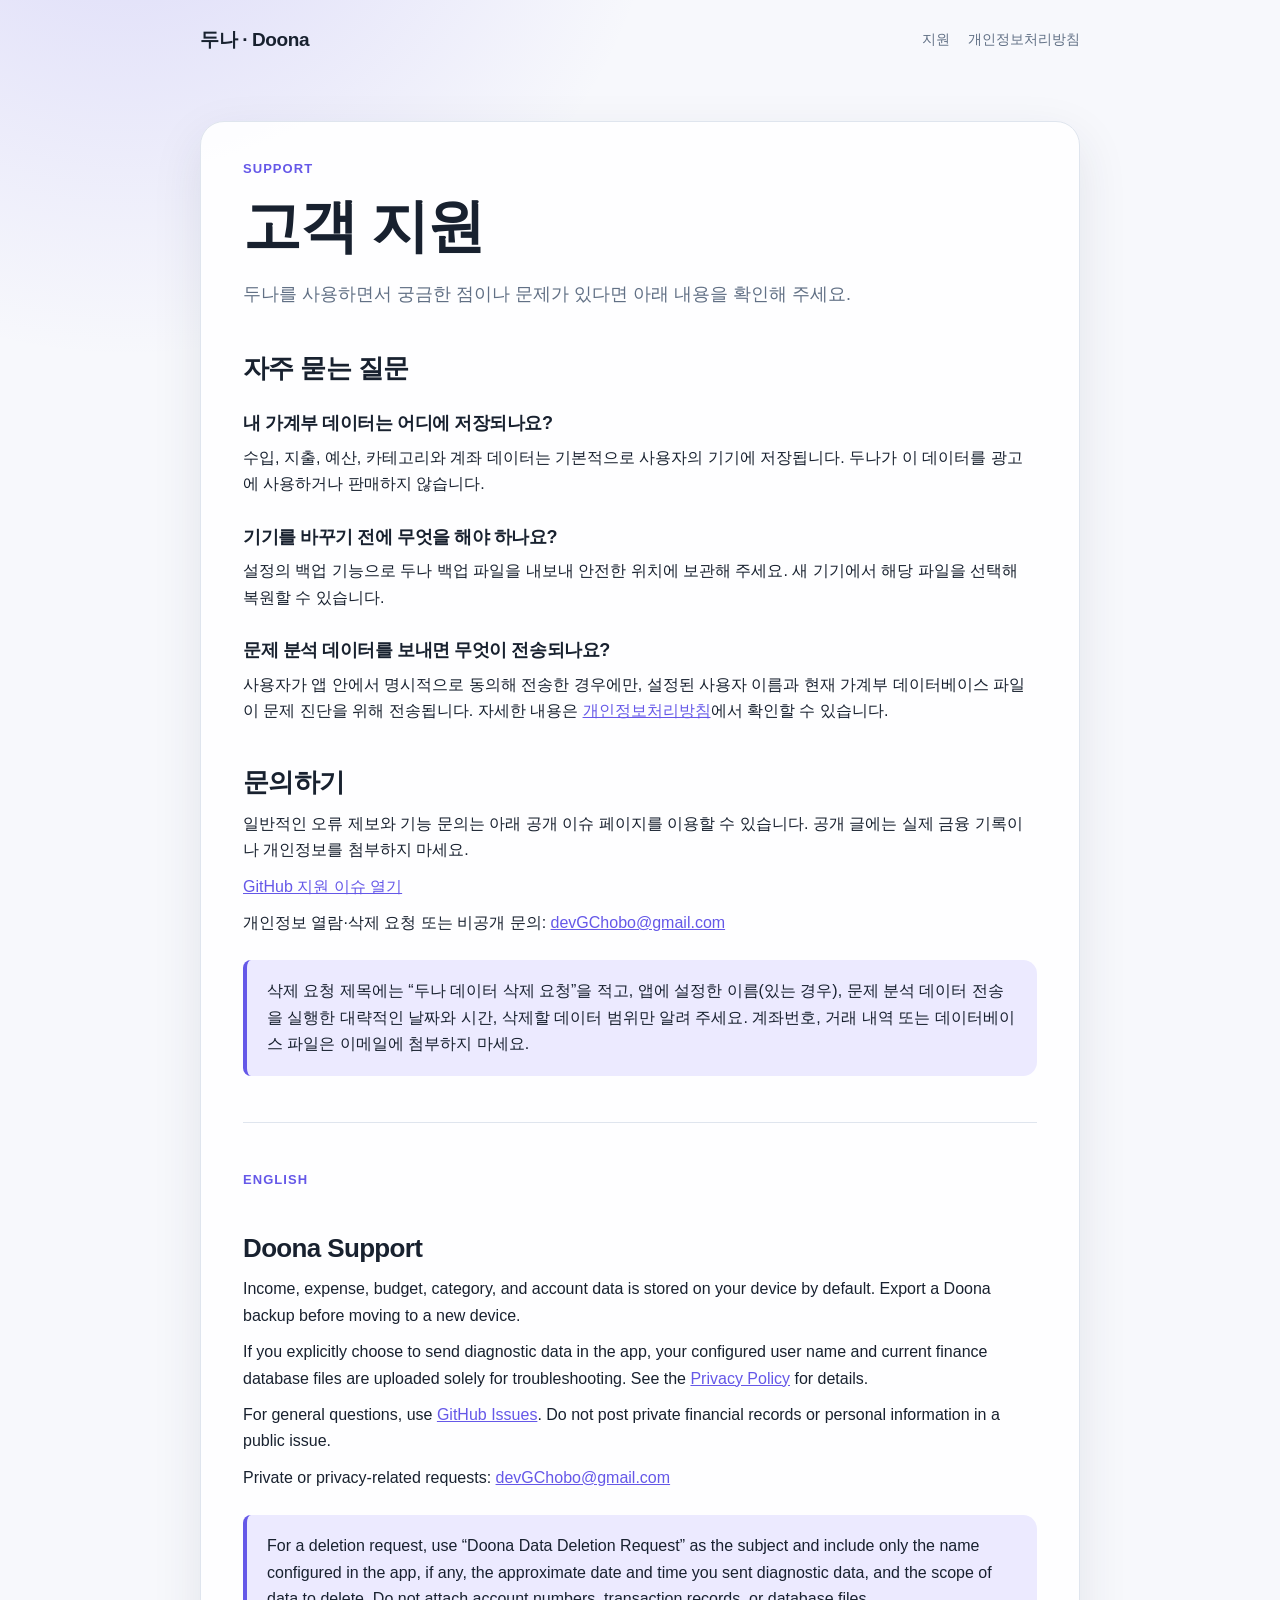
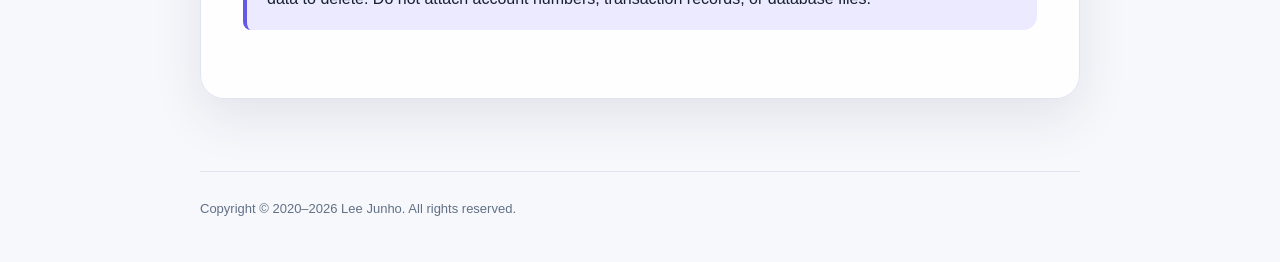
==== support/index.html @ 0facd6de "Publish Doona support and privacy pages" ====
<!doctype html>
<html lang="ko">
<head>
  <meta charset="utf-8">
  <meta name="viewport" content="width=device-width, initial-scale=1">
  <meta name="description" content="두나 가계부 고객 지원">
  <title>고객 지원 · 두나 가계부</title>
  <link rel="stylesheet" href="../assets/style.css">
</head>
<body>
  <div class="wrap">
    <header>
      <a class="brand" href="../">두나 · Doona</a>
      <nav aria-label="주요 메뉴">
        <a href="./">지원</a>
        <a href="../privacy/">개인정보처리방침</a>
      </nav>
    </header>
    <main>
      <article class="content">
        <p class="eyebrow">Support</p>
        <h1>고객 지원</h1>
        <p class="lead">두나를 사용하면서 궁금한 점이나 문제가 있다면 아래 내용을 확인해 주세요.</p>

        <h2>자주 묻는 질문</h2>
        <h3>내 가계부 데이터는 어디에 저장되나요?</h3>
        <p>수입, 지출, 예산, 카테고리와 계좌 데이터는 기본적으로 사용자의 기기에 저장됩니다. 두나가 이 데이터를 광고에 사용하거나 판매하지 않습니다.</p>

        <h3>기기를 바꾸기 전에 무엇을 해야 하나요?</h3>
        <p>설정의 백업 기능으로 두나 백업 파일을 내보내 안전한 위치에 보관해 주세요. 새 기기에서 해당 파일을 선택해 복원할 수 있습니다.</p>

        <h3>문제 분석 데이터를 보내면 무엇이 전송되나요?</h3>
        <p>사용자가 앱 안에서 명시적으로 동의해 전송한 경우에만, 설정된 사용자 이름과 현재 가계부 데이터베이스 파일이 문제 진단을 위해 전송됩니다. 자세한 내용은 <a href="../privacy/">개인정보처리방침</a>에서 확인할 수 있습니다.</p>

        <h2>문의하기</h2>
        <p>일반적인 오류 제보와 기능 문의는 아래 공개 이슈 페이지를 이용할 수 있습니다. 공개 글에는 실제 금융 기록이나 개인정보를 첨부하지 마세요.</p>
        <p><a href="https://github.com/jhl1214/doona-support/issues">GitHub 지원 이슈 열기</a></p>
        <p>개인정보 열람·삭제 요청 또는 비공개 문의: <a href="mailto:devGChobo@gmail.com">devGChobo@gmail.com</a></p>
        <p class="notice">삭제 요청 제목에는 “두나 데이터 삭제 요청”을 적고, 앱에 설정한 이름(있는 경우), 문제 분석 데이터 전송을 실행한 대략적인 날짜와 시간, 삭제할 데이터 범위만 알려 주세요. 계좌번호, 거래 내역 또는 데이터베이스 파일은 이메일에 첨부하지 마세요.</p>

        <hr>

        <p class="eyebrow">English</p>
        <h2>Doona Support</h2>
        <p>Income, expense, budget, category, and account data is stored on your device by default. Export a Doona backup before moving to a new device.</p>
        <p>If you explicitly choose to send diagnostic data in the app, your configured user name and current finance database files are uploaded solely for troubleshooting. See the <a href="../privacy/">Privacy Policy</a> for details.</p>
        <p>For general questions, use <a href="https://github.com/jhl1214/doona-support/issues">GitHub Issues</a>. Do not post private financial records or personal information in a public issue.</p>
        <p>Private or privacy-related requests: <a href="mailto:devGChobo@gmail.com">devGChobo@gmail.com</a></p>
        <p class="notice">For a deletion request, use “Doona Data Deletion Request” as the subject and include only the name configured in the app, if any, the approximate date and time you sent diagnostic data, and the scope of data to delete. Do not attach account numbers, transaction records, or database files.</p>
      </article>
    </main>
    <footer>Copyright © 2020–2026 Lee Junho. All rights reserved.</footer>
  </div>
</body>
</html>
---- assets/style.css ----
:root {
  color-scheme: light dark;
  --background: #f7f8fc;
  --surface: rgba(255, 255, 255, 0.92);
  --surface-strong: #ffffff;
  --text: #18212f;
  --muted: #617085;
  --line: #dfe5ee;
  --accent: #6558e8;
  --accent-soft: #eceaff;
  --shadow: 0 18px 50px rgba(38, 47, 67, 0.1);
}

@media (prefers-color-scheme: dark) {
  :root {
    --background: #10131a;
    --surface: rgba(27, 32, 43, 0.94);
    --surface-strong: #1b202b;
    --text: #f3f5f8;
    --muted: #aab4c3;
    --line: #343c4c;
    --accent: #a79cff;
    --accent-soft: #2c2949;
    --shadow: 0 18px 50px rgba(0, 0, 0, 0.28);
  }
}

* { box-sizing: border-box; }

html { scroll-behavior: smooth; }

body {
  margin: 0;
  background:
    radial-gradient(circle at 10% -10%, rgba(101, 88, 232, 0.2), transparent 34rem),
    var(--background);
  color: var(--text);
  font-family: -apple-system, BlinkMacSystemFont, "Segoe UI", sans-serif;
  line-height: 1.65;
}

a { color: var(--accent); }

.wrap {
  width: min(880px, calc(100% - 40px));
  margin: 0 auto;
}

header {
  display: flex;
  align-items: center;
  justify-content: space-between;
  gap: 24px;
  padding: 24px 0;
}

.brand {
  color: var(--text);
  font-size: 19px;
  font-weight: 760;
  letter-spacing: -0.02em;
  text-decoration: none;
}

nav { display: flex; gap: 18px; }
nav a { color: var(--muted); font-size: 14px; text-decoration: none; }
nav a:hover { color: var(--text); }

main { padding: 42px 0 72px; }

.hero {
  padding: 48px;
  border: 1px solid var(--line);
  border-radius: 28px;
  background: var(--surface);
  box-shadow: var(--shadow);
}

.eyebrow {
  margin: 0 0 10px;
  color: var(--accent);
  font-size: 13px;
  font-weight: 740;
  letter-spacing: 0.08em;
  text-transform: uppercase;
}

h1, h2, h3 { line-height: 1.25; letter-spacing: -0.025em; }
h1 { margin: 0; font-size: clamp(36px, 7vw, 58px); }
h2 { margin: 42px 0 12px; font-size: 26px; }
h3 { margin: 28px 0 8px; font-size: 18px; }
p { margin: 10px 0; }

.lead {
  max-width: 650px;
  margin-top: 18px;
  color: var(--muted);
  font-size: 18px;
}

.actions, .grid {
  display: grid;
  gap: 16px;
}

.actions {
  grid-template-columns: repeat(2, minmax(0, 1fr));
  margin-top: 30px;
}

.card, .button-link {
  border: 1px solid var(--line);
  border-radius: 18px;
  background: var(--surface-strong);
}

.button-link {
  display: block;
  padding: 18px 20px;
  color: var(--text);
  font-weight: 700;
  text-decoration: none;
}

.button-link span { display: block; color: var(--muted); font-size: 13px; font-weight: 500; }
.button-link:hover { border-color: var(--accent); transform: translateY(-1px); }

.content {
  padding: 36px 42px 44px;
  border: 1px solid var(--line);
  border-radius: 24px;
  background: var(--surface);
  box-shadow: var(--shadow);
}

.meta {
  margin-bottom: 30px;
  padding: 14px 16px;
  border-radius: 14px;
  background: var(--accent-soft);
  color: var(--muted);
  font-size: 14px;
}

.notice {
  margin: 24px 0;
  padding: 18px 20px;
  border-left: 4px solid var(--accent);
  border-radius: 8px 14px 14px 8px;
  background: var(--accent-soft);
}

ul { padding-left: 22px; }
li + li { margin-top: 6px; }
hr { margin: 46px 0; border: 0; border-top: 1px solid var(--line); }

footer {
  padding: 26px 0 42px;
  border-top: 1px solid var(--line);
  color: var(--muted);
  font-size: 13px;
}

@media (max-width: 640px) {
  .wrap { width: min(100% - 28px, 880px); }
  header { align-items: flex-start; flex-direction: column; gap: 10px; }
  main { padding-top: 24px; }
  .hero, .content { padding: 28px 22px; border-radius: 20px; }
  .actions { grid-template-columns: 1fr; }
}
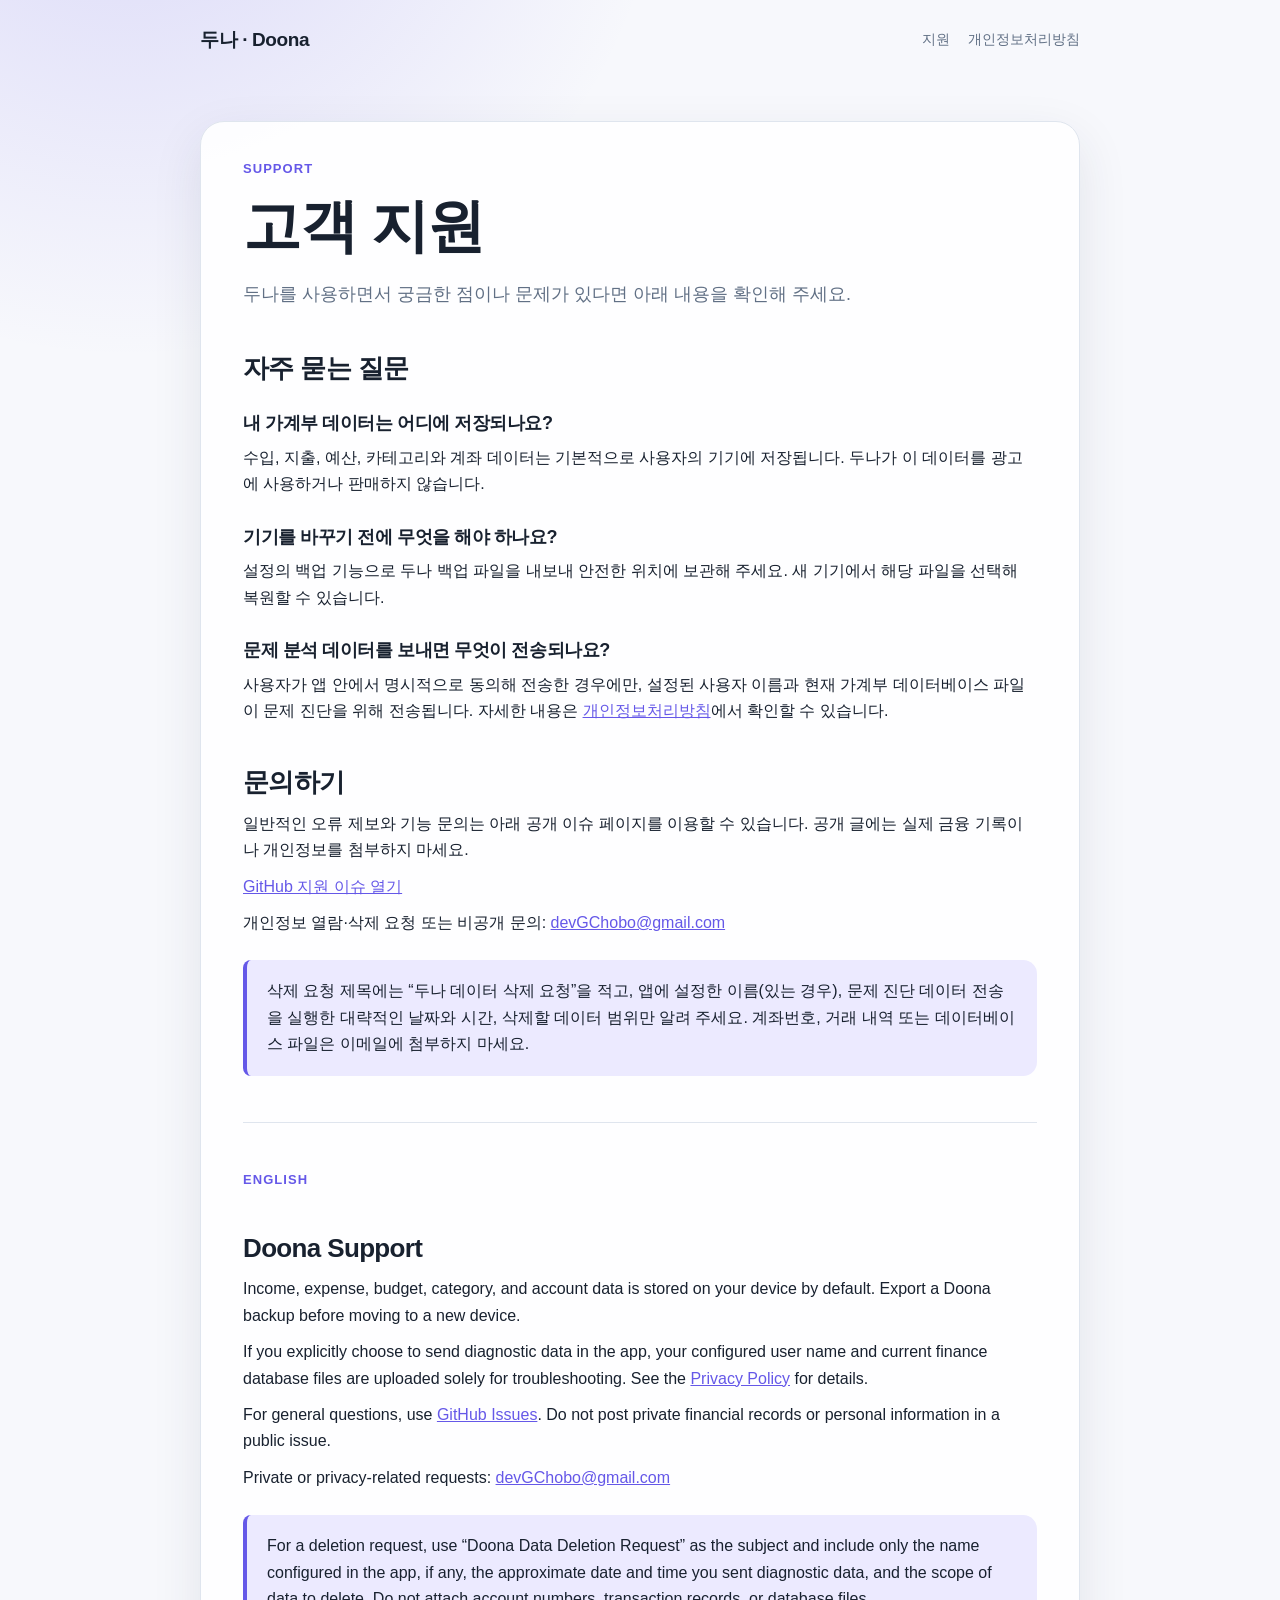
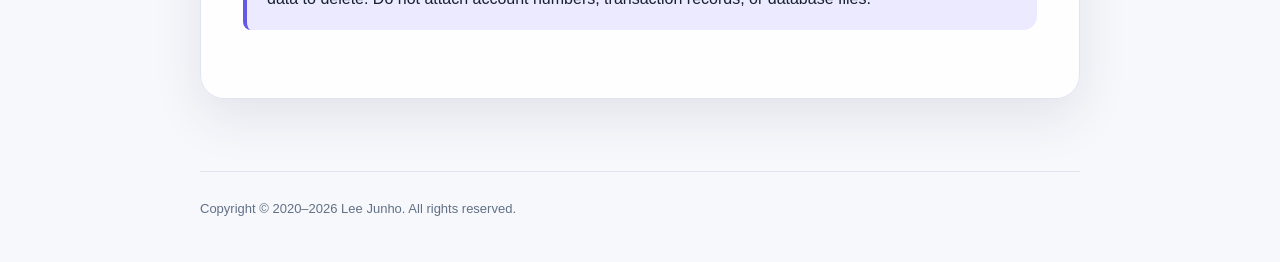
==== commit aa0790ca: "Clarify diagnostic data wording" ====
--- a/support/index.html
+++ b/support/index.html
@@ -36,7 +36,7 @@
         <p>일반적인 오류 제보와 기능 문의는 아래 공개 이슈 페이지를 이용할 수 있습니다. 공개 글에는 실제 금융 기록이나 개인정보를 첨부하지 마세요.</p>
         <p><a href="https://github.com/jhl1214/doona-support/issues">GitHub 지원 이슈 열기</a></p>
         <p>개인정보 열람·삭제 요청 또는 비공개 문의: <a href="mailto:devGChobo@gmail.com">devGChobo@gmail.com</a></p>
-        <p class="notice">삭제 요청 제목에는 “두나 데이터 삭제 요청”을 적고, 앱에 설정한 이름(있는 경우), 문제 분석 데이터 전송을 실행한 대략적인 날짜와 시간, 삭제할 데이터 범위만 알려 주세요. 계좌번호, 거래 내역 또는 데이터베이스 파일은 이메일에 첨부하지 마세요.</p>
+        <p class="notice">삭제 요청 제목에는 “두나 데이터 삭제 요청”을 적고, 앱에 설정한 이름(있는 경우), 문제 진단 데이터 전송을 실행한 대략적인 날짜와 시간, 삭제할 데이터 범위만 알려 주세요. 계좌번호, 거래 내역 또는 데이터베이스 파일은 이메일에 첨부하지 마세요.</p>
 
         <hr>
 
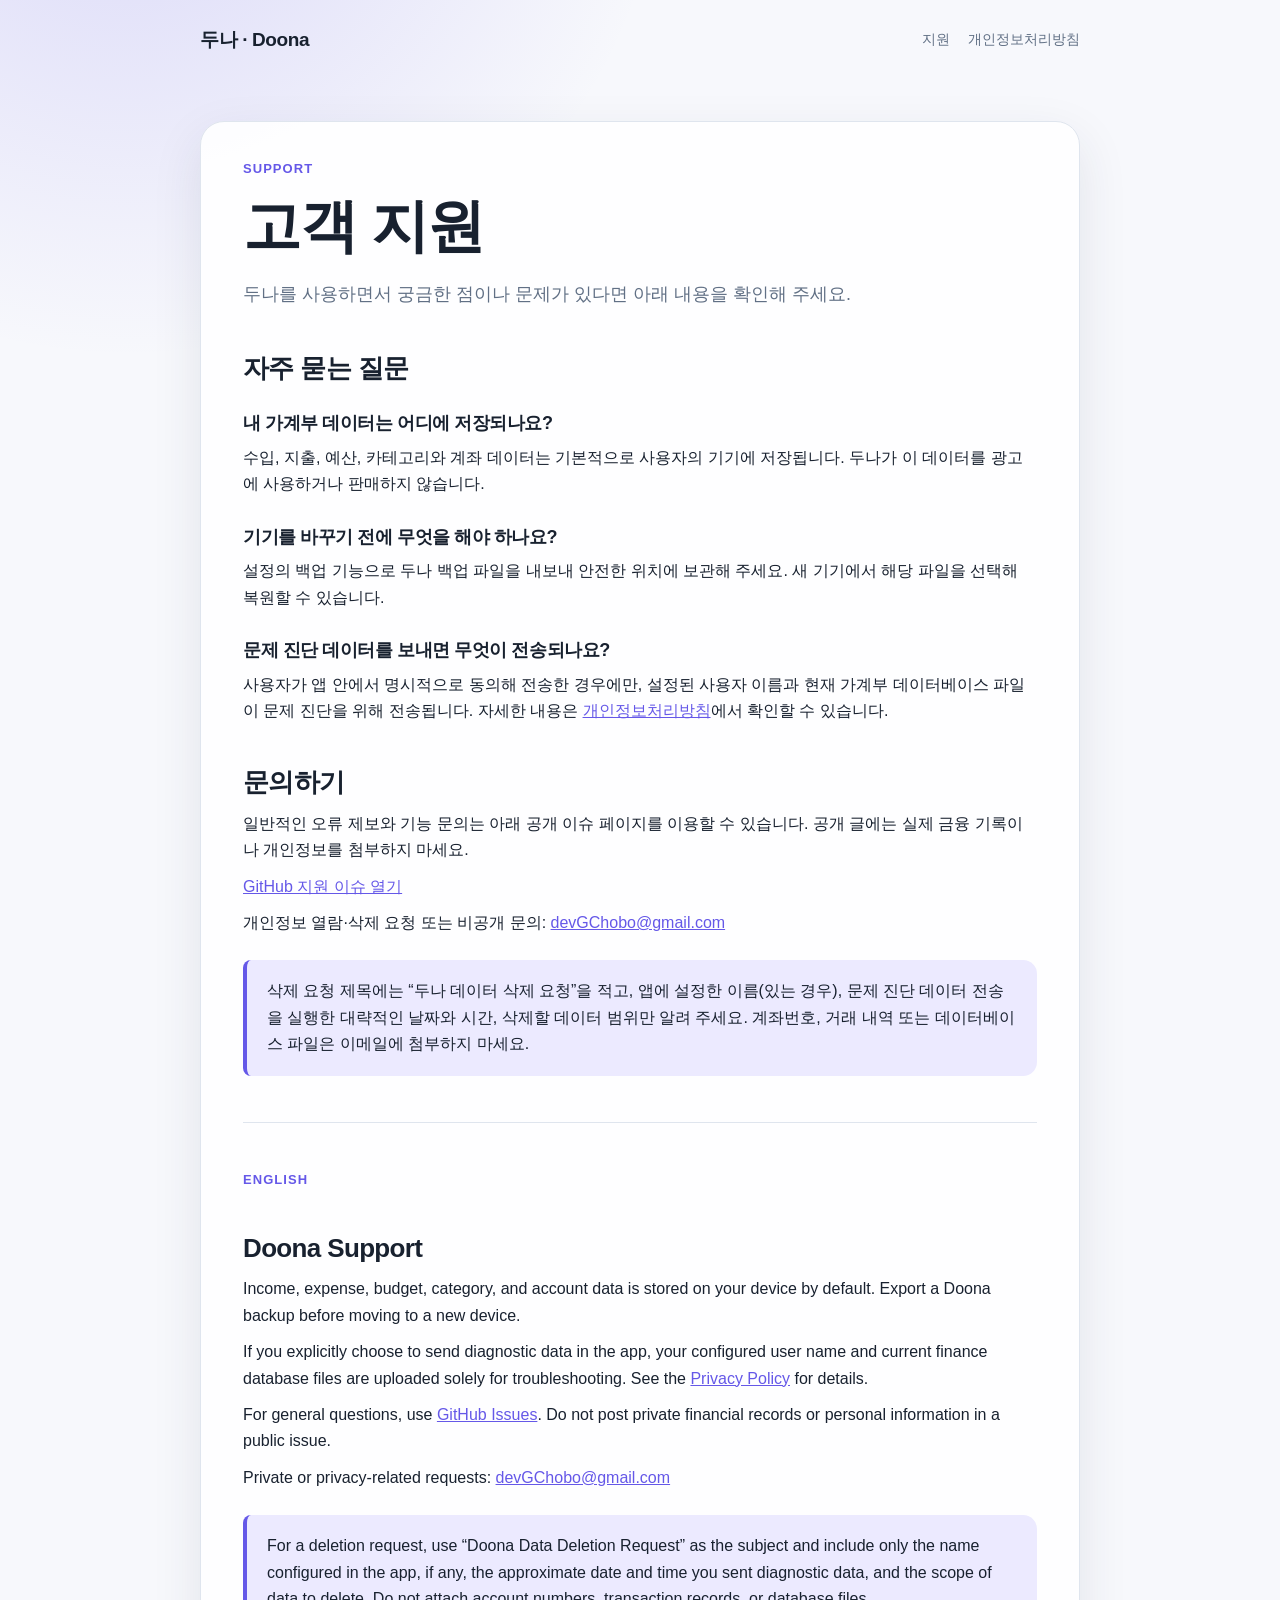
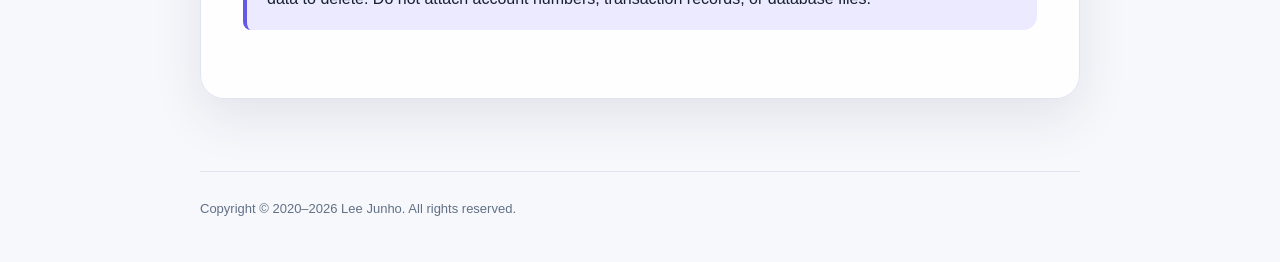
==== commit 32d12b7c: "Align diagnostic data wording" ====
--- a/support/index.html
+++ b/support/index.html
@@ -29,7 +29,7 @@
         <h3>기기를 바꾸기 전에 무엇을 해야 하나요?</h3>
         <p>설정의 백업 기능으로 두나 백업 파일을 내보내 안전한 위치에 보관해 주세요. 새 기기에서 해당 파일을 선택해 복원할 수 있습니다.</p>
 
-        <h3>문제 분석 데이터를 보내면 무엇이 전송되나요?</h3>
+        <h3>문제 진단 데이터를 보내면 무엇이 전송되나요?</h3>
         <p>사용자가 앱 안에서 명시적으로 동의해 전송한 경우에만, 설정된 사용자 이름과 현재 가계부 데이터베이스 파일이 문제 진단을 위해 전송됩니다. 자세한 내용은 <a href="../privacy/">개인정보처리방침</a>에서 확인할 수 있습니다.</p>
 
         <h2>문의하기</h2>
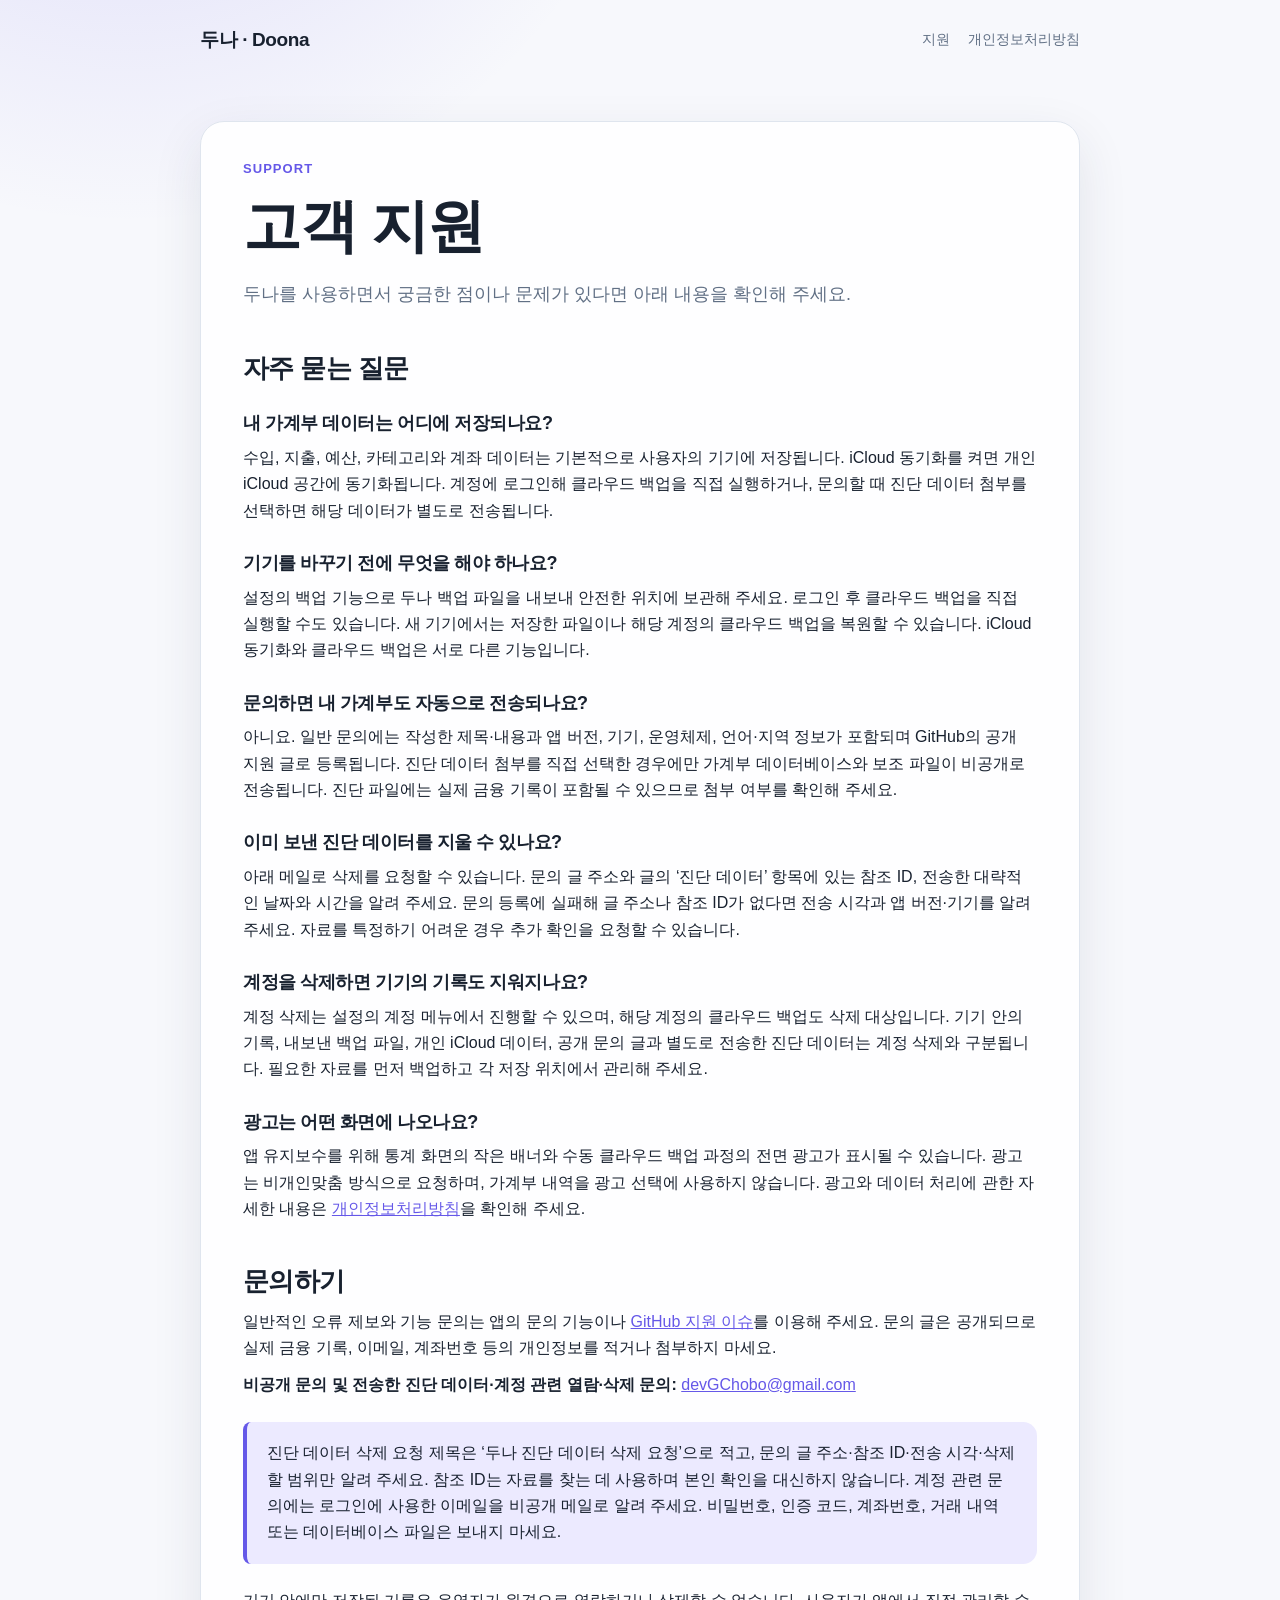
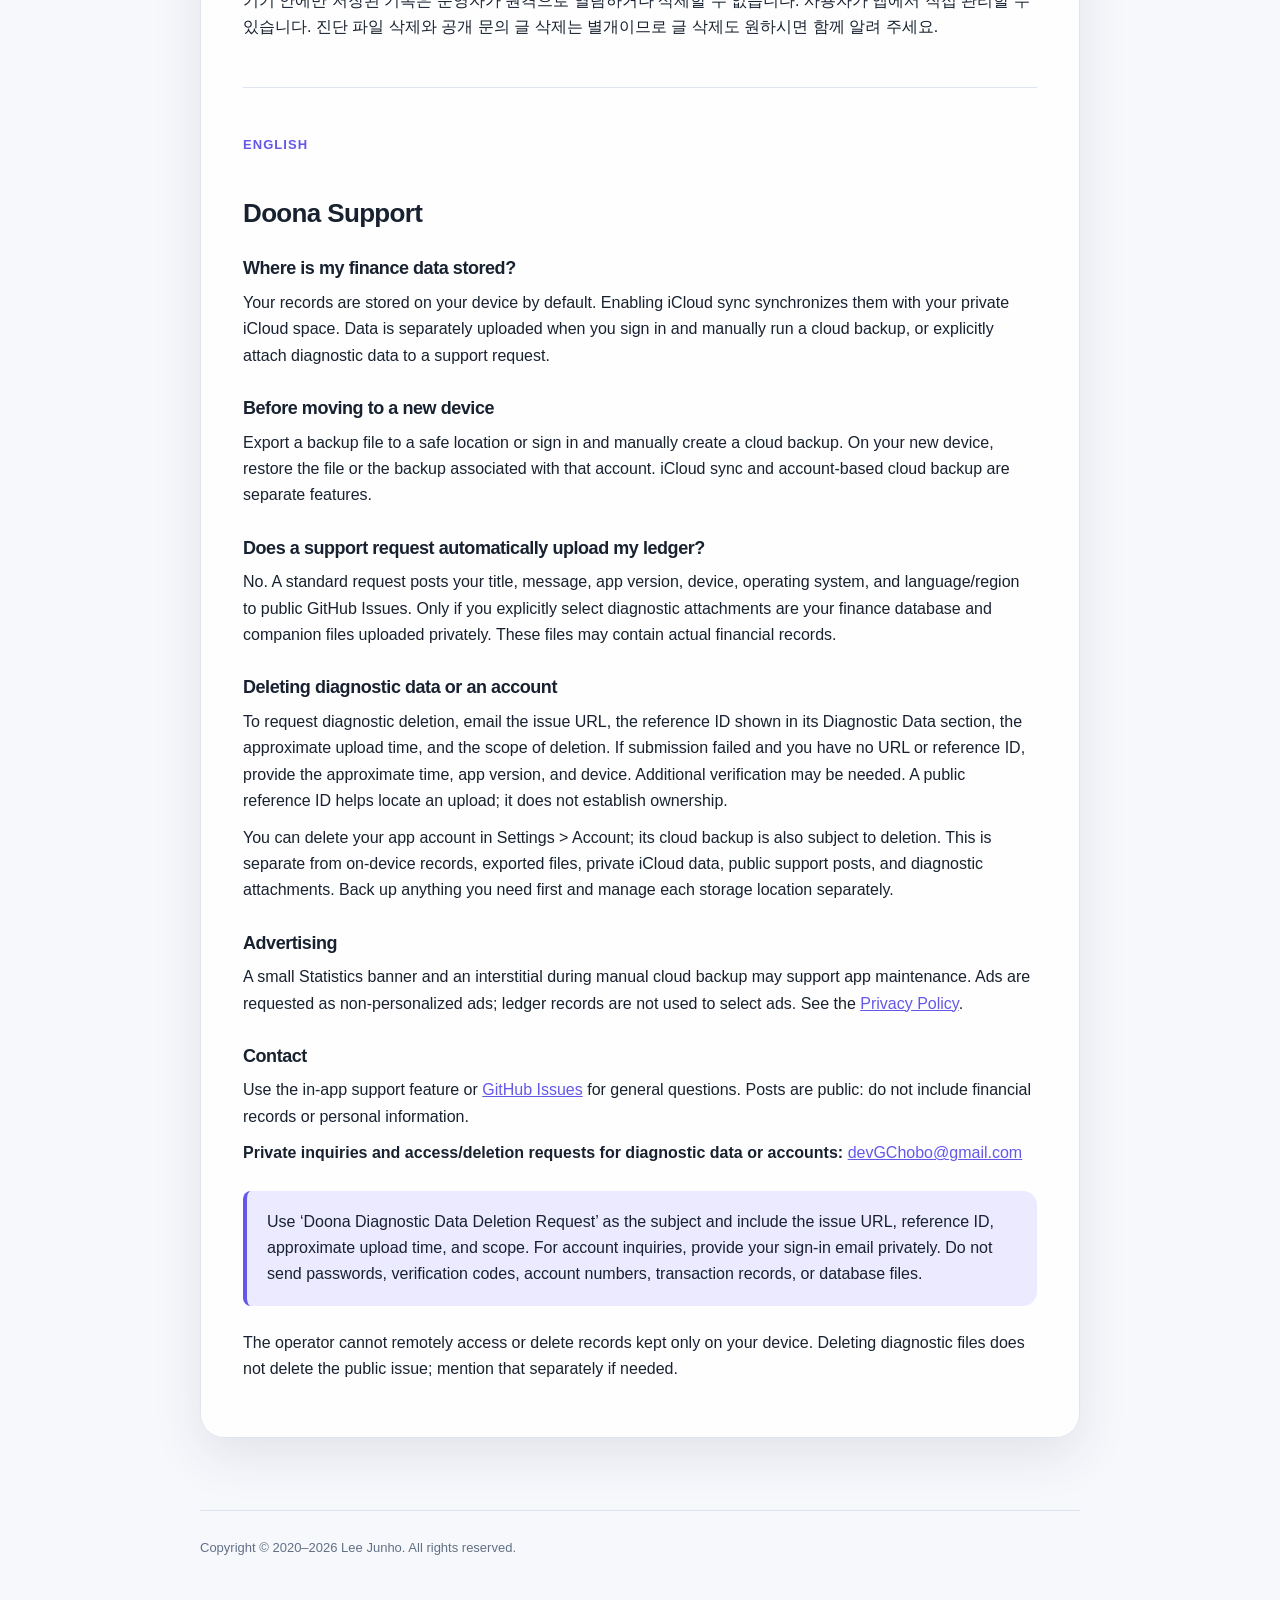
==== commit 99a8a07e: "docs: update support and privacy disclosures for current Doona features" ====
--- a/support/index.html
+++ b/support/index.html
@@ -9,46 +9,51 @@
 </head>
 <body>
   <div class="wrap">
-    <header>
-      <a class="brand" href="../">두나 · Doona</a>
-      <nav aria-label="주요 메뉴">
-        <a href="./">지원</a>
-        <a href="../privacy/">개인정보처리방침</a>
-      </nav>
-    </header>
-    <main>
-      <article class="content">
-        <p class="eyebrow">Support</p>
-        <h1>고객 지원</h1>
-        <p class="lead">두나를 사용하면서 궁금한 점이나 문제가 있다면 아래 내용을 확인해 주세요.</p>
-
-        <h2>자주 묻는 질문</h2>
-        <h3>내 가계부 데이터는 어디에 저장되나요?</h3>
-        <p>수입, 지출, 예산, 카테고리와 계좌 데이터는 기본적으로 사용자의 기기에 저장됩니다. 두나가 이 데이터를 광고에 사용하거나 판매하지 않습니다.</p>
-
-        <h3>기기를 바꾸기 전에 무엇을 해야 하나요?</h3>
-        <p>설정의 백업 기능으로 두나 백업 파일을 내보내 안전한 위치에 보관해 주세요. 새 기기에서 해당 파일을 선택해 복원할 수 있습니다.</p>
-
-        <h3>문제 진단 데이터를 보내면 무엇이 전송되나요?</h3>
-        <p>사용자가 앱 안에서 명시적으로 동의해 전송한 경우에만, 설정된 사용자 이름과 현재 가계부 데이터베이스 파일이 문제 진단을 위해 전송됩니다. 자세한 내용은 <a href="../privacy/">개인정보처리방침</a>에서 확인할 수 있습니다.</p>
-
-        <h2>문의하기</h2>
-        <p>일반적인 오류 제보와 기능 문의는 아래 공개 이슈 페이지를 이용할 수 있습니다. 공개 글에는 실제 금융 기록이나 개인정보를 첨부하지 마세요.</p>
-        <p><a href="https://github.com/jhl1214/doona-support/issues">GitHub 지원 이슈 열기</a></p>
-        <p>개인정보 열람·삭제 요청 또는 비공개 문의: <a href="mailto:devGChobo@gmail.com">devGChobo@gmail.com</a></p>
-        <p class="notice">삭제 요청 제목에는 “두나 데이터 삭제 요청”을 적고, 앱에 설정한 이름(있는 경우), 문제 진단 데이터 전송을 실행한 대략적인 날짜와 시간, 삭제할 데이터 범위만 알려 주세요. 계좌번호, 거래 내역 또는 데이터베이스 파일은 이메일에 첨부하지 마세요.</p>
-
-        <hr>
-
-        <p class="eyebrow">English</p>
-        <h2>Doona Support</h2>
-        <p>Income, expense, budget, category, and account data is stored on your device by default. Export a Doona backup before moving to a new device.</p>
-        <p>If you explicitly choose to send diagnostic data in the app, your configured user name and current finance database files are uploaded solely for troubleshooting. See the <a href="../privacy/">Privacy Policy</a> for details.</p>
-        <p>For general questions, use <a href="https://github.com/jhl1214/doona-support/issues">GitHub Issues</a>. Do not post private financial records or personal information in a public issue.</p>
-        <p>Private or privacy-related requests: <a href="mailto:devGChobo@gmail.com">devGChobo@gmail.com</a></p>
-        <p class="notice">For a deletion request, use “Doona Data Deletion Request” as the subject and include only the name configured in the app, if any, the approximate date and time you sent diagnostic data, and the scope of data to delete. Do not attach account numbers, transaction records, or database files.</p>
-      </article>
-    </main>
+    <header><a class="brand" href="../">두나 · Doona</a><nav aria-label="주요 메뉴"><a href="../support/">지원</a><a href="../privacy/">개인정보처리방침</a></nav></header>
+    <main><article class="content">
+      <p class="eyebrow">Support</p>
+      <h1>고객 지원</h1>
+      <p class="lead">두나를 사용하면서 궁금한 점이나 문제가 있다면 아래 내용을 확인해 주세요.</p>
+      <h2>자주 묻는 질문</h2>
+      <h3>내 가계부 데이터는 어디에 저장되나요?</h3>
+      <p>수입, 지출, 예산, 카테고리와 계좌 데이터는 기본적으로 사용자의 기기에 저장됩니다. iCloud 동기화를 켜면 개인 iCloud 공간에 동기화됩니다. 계정에 로그인해 클라우드 백업을 직접 실행하거나, 문의할 때 진단 데이터 첨부를 선택하면 해당 데이터가 별도로 전송됩니다.</p>
+      <h3>기기를 바꾸기 전에 무엇을 해야 하나요?</h3>
+      <p>설정의 백업 기능으로 두나 백업 파일을 내보내 안전한 위치에 보관해 주세요. 로그인 후 클라우드 백업을 직접 실행할 수도 있습니다. 새 기기에서는 저장한 파일이나 해당 계정의 클라우드 백업을 복원할 수 있습니다. iCloud 동기화와 클라우드 백업은 서로 다른 기능입니다.</p>
+      <h3>문의하면 내 가계부도 자동으로 전송되나요?</h3>
+      <p>아니요. 일반 문의에는 작성한 제목·내용과 앱 버전, 기기, 운영체제, 언어·지역 정보가 포함되며 GitHub의 공개 지원 글로 등록됩니다. 진단 데이터 첨부를 직접 선택한 경우에만 가계부 데이터베이스와 보조 파일이 비공개로 전송됩니다. 진단 파일에는 실제 금융 기록이 포함될 수 있으므로 첨부 여부를 확인해 주세요.</p>
+      <h3>이미 보낸 진단 데이터를 지울 수 있나요?</h3>
+      <p>아래 메일로 삭제를 요청할 수 있습니다. 문의 글 주소와 글의 ‘진단 데이터’ 항목에 있는 참조 ID, 전송한 대략적인 날짜와 시간을 알려 주세요. 문의 등록에 실패해 글 주소나 참조 ID가 없다면 전송 시각과 앱 버전·기기를 알려 주세요. 자료를 특정하기 어려운 경우 추가 확인을 요청할 수 있습니다.</p>
+      <h3>계정을 삭제하면 기기의 기록도 지워지나요?</h3>
+      <p>계정 삭제는 설정의 계정 메뉴에서 진행할 수 있으며, 해당 계정의 클라우드 백업도 삭제 대상입니다. 기기 안의 기록, 내보낸 백업 파일, 개인 iCloud 데이터, 공개 문의 글과 별도로 전송한 진단 데이터는 계정 삭제와 구분됩니다. 필요한 자료를 먼저 백업하고 각 저장 위치에서 관리해 주세요.</p>
+      <h3>광고는 어떤 화면에 나오나요?</h3>
+      <p>앱 유지보수를 위해 통계 화면의 작은 배너와 수동 클라우드 백업 과정의 전면 광고가 표시될 수 있습니다. 광고는 비개인맞춤 방식으로 요청하며, 가계부 내역을 광고 선택에 사용하지 않습니다. 광고와 데이터 처리에 관한 자세한 내용은 <a href="../privacy/">개인정보처리방침</a>을 확인해 주세요.</p>
+      <h2>문의하기</h2>
+      <p>일반적인 오류 제보와 기능 문의는 앱의 문의 기능이나 <a href="https://github.com/jhl1214/doona-support/issues">GitHub 지원 이슈</a>를 이용해 주세요. 문의 글은 공개되므로 실제 금융 기록, 이메일, 계좌번호 등의 개인정보를 적거나 첨부하지 마세요.</p>
+      <p><strong>비공개 문의 및 전송한 진단 데이터·계정 관련 열람·삭제 문의:</strong> <a href="mailto:devGChobo@gmail.com">devGChobo@gmail.com</a></p>
+      <p class="notice">진단 데이터 삭제 요청 제목은 ‘두나 진단 데이터 삭제 요청’으로 적고, 문의 글 주소·참조 ID·전송 시각·삭제할 범위만 알려 주세요. 참조 ID는 자료를 찾는 데 사용하며 본인 확인을 대신하지 않습니다. 계정 관련 문의에는 로그인에 사용한 이메일을 비공개 메일로 알려 주세요. 비밀번호, 인증 코드, 계좌번호, 거래 내역 또는 데이터베이스 파일은 보내지 마세요.</p>
+      <p>기기 안에만 저장된 기록은 운영자가 원격으로 열람하거나 삭제할 수 없습니다. 사용자가 앱에서 직접 관리할 수 있습니다. 진단 파일 삭제와 공개 문의 글 삭제는 별개이므로 글 삭제도 원하시면 함께 알려 주세요.</p>
+      <hr>
+      <section lang="en">
+      <p class="eyebrow">English</p>
+      <h2>Doona Support</h2>
+      <h3>Where is my finance data stored?</h3>
+      <p>Your records are stored on your device by default. Enabling iCloud sync synchronizes them with your private iCloud space. Data is separately uploaded when you sign in and manually run a cloud backup, or explicitly attach diagnostic data to a support request.</p>
+      <h3>Before moving to a new device</h3>
+      <p>Export a backup file to a safe location or sign in and manually create a cloud backup. On your new device, restore the file or the backup associated with that account. iCloud sync and account-based cloud backup are separate features.</p>
+      <h3>Does a support request automatically upload my ledger?</h3>
+      <p>No. A standard request posts your title, message, app version, device, operating system, and language/region to public GitHub Issues. Only if you explicitly select diagnostic attachments are your finance database and companion files uploaded privately. These files may contain actual financial records.</p>
+      <h3>Deleting diagnostic data or an account</h3>
+      <p>To request diagnostic deletion, email the issue URL, the reference ID shown in its Diagnostic Data section, the approximate upload time, and the scope of deletion. If submission failed and you have no URL or reference ID, provide the approximate time, app version, and device. Additional verification may be needed. A public reference ID helps locate an upload; it does not establish ownership.</p>
+      <p>You can delete your app account in Settings &gt; Account; its cloud backup is also subject to deletion. This is separate from on-device records, exported files, private iCloud data, public support posts, and diagnostic attachments. Back up anything you need first and manage each storage location separately.</p>
+      <h3>Advertising</h3>
+      <p>A small Statistics banner and an interstitial during manual cloud backup may support app maintenance. Ads are requested as non-personalized ads; ledger records are not used to select ads. See the <a href="../privacy/">Privacy Policy</a>.</p>
+      <h3>Contact</h3>
+      <p>Use the in-app support feature or <a href="https://github.com/jhl1214/doona-support/issues">GitHub Issues</a> for general questions. Posts are public: do not include financial records or personal information.</p>
+      <p><strong>Private inquiries and access/deletion requests for diagnostic data or accounts:</strong> <a href="mailto:devGChobo@gmail.com">devGChobo@gmail.com</a></p>
+      <p class="notice">Use ‘Doona Diagnostic Data Deletion Request’ as the subject and include the issue URL, reference ID, approximate upload time, and scope. For account inquiries, provide your sign-in email privately. Do not send passwords, verification codes, account numbers, transaction records, or database files.</p>
+      <p>The operator cannot remotely access or delete records kept only on your device. Deleting diagnostic files does not delete the public issue; mention that separately if needed.</p>
+      </section>
+    </article></main>
     <footer>Copyright © 2020–2026 Lee Junho. All rights reserved.</footer>
   </div>
 </body>
